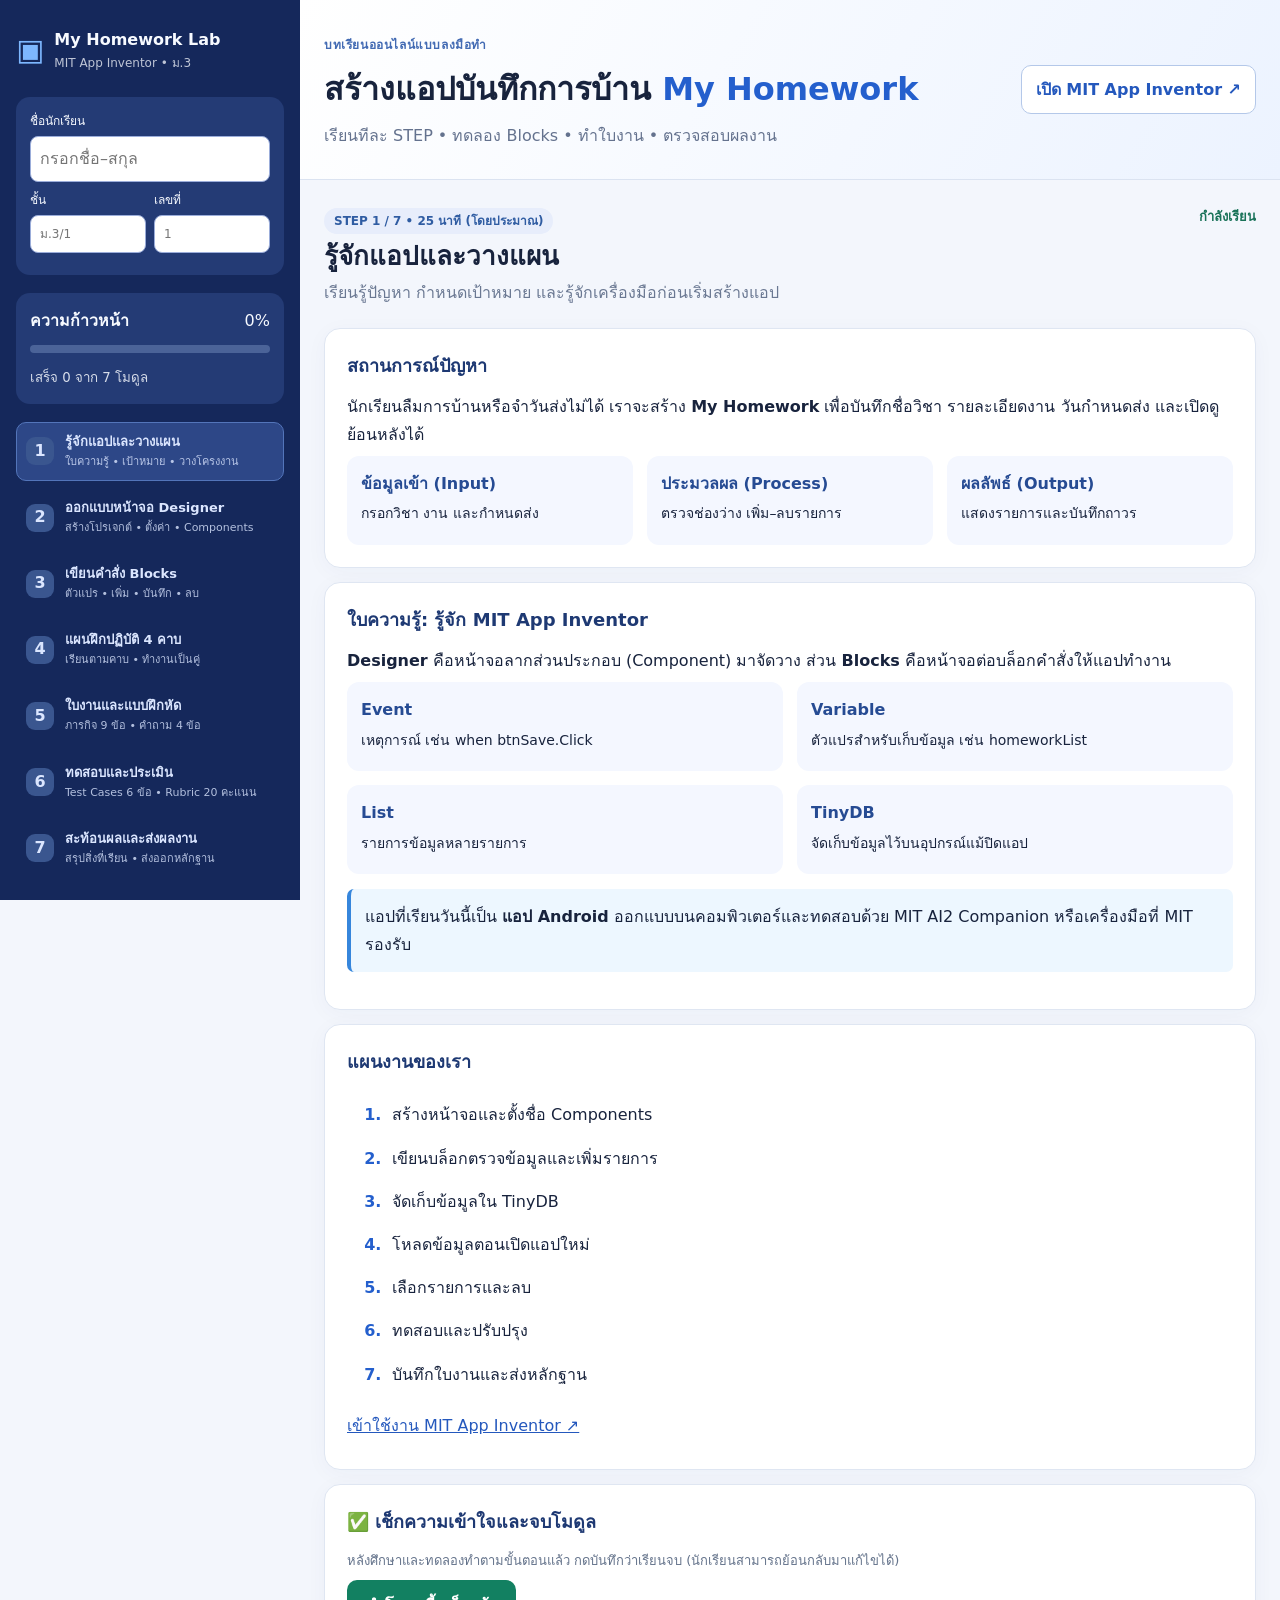
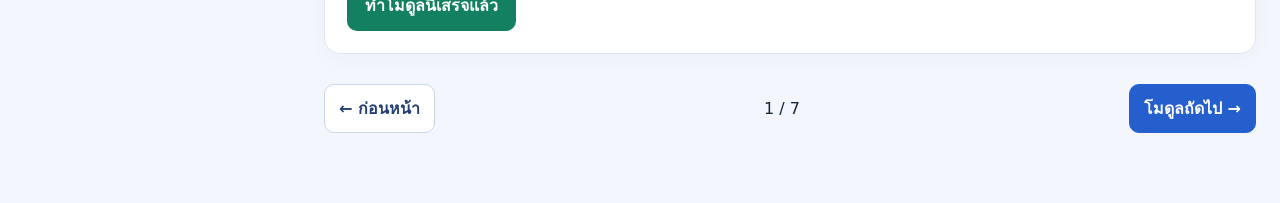
==== index.html @ 96a8b389 "Add files via upload" ====
<!doctype html>
<html lang="th"><head><meta charset="UTF-8"><meta name="viewport" content="width=device-width,initial-scale=1"><meta name="theme-color" content="#172a5e"><meta name="description" content="บทเรียนออนไลน์ MIT App Inventor สำหรับ ม.3 สร้างแอป My Homework แบบ Step-by-Step"><title>My Homework Lab | MIT App Inventor ม.3</title><link rel="stylesheet" href="style.css"></head>
<body><a class="skip" href="#main">ข้ามไปเนื้อหาบทเรียน</a><div class="app"><aside class="sidebar"><div class="brand"><span class="brand-icon">▣</span><div><strong>My Homework Lab</strong><small>MIT App Inventor • ม.3</small></div></div><div class="student-panel"><label for="studentName">ชื่อนักเรียน</label><input id="studentName" placeholder="กรอกชื่อ–สกุล"><div class="two"><label>ชั้น <input id="studentClass" placeholder="ม.3/1"></label><label>เลขที่ <input id="studentNumber" placeholder="1" inputmode="numeric"></label></div></div><div class="progress"><div class="progress-row"><strong>ความก้าวหน้า</strong><span id="progressPercent">0%</span></div><div class="progress-bar"><span id="progressFill"></span></div><small id="progressDetail">เสร็จ 0 จาก 7 โมดูล</small></div><nav id="nav" aria-label="โมดูลบทเรียน"></nav><div class="side-actions"><button id="exportBtn" class="soft">↓ ส่งออกผลการเรียน (.json)</button><button id="printBtn" class="soft">⎙ พิมพ์ใบงาน/ผลการเรียน</button><button id="resetBtn" class="text-btn">ล้างความก้าวหน้าบนอุปกรณ์</button></div></aside><main id="main"><header class="top"><div><span class="eyebrow">บทเรียนออนไลน์แบบลงมือทำ</span><h1>สร้างแอปบันทึกการบ้าน <span>My Homework</span></h1><p>เรียนทีละ STEP • ทดลอง Blocks • ทำใบงาน • ตรวจสอบผลงาน</p></div><a class="external" href="https://ai2.appinventor.mit.edu/" target="_blank" rel="noopener noreferrer">เปิด MIT App Inventor ↗</a></header><div class="mobile-nav"><label for="moduleSelect">เลือกโมดูล</label><select id="moduleSelect"></select></div><div class="content"><div id="moduleArea"></div><footer class="footer-nav"><button id="prevBtn" class="soft">← ก่อนหน้า</button><span id="stepLabel"></span><button id="nextBtn" class="primary">โมดูลถัดไป →</button></footer></div></main></div><script src="app.js" defer></script></body></html>
---- style.css ----
:root{font-family:system-ui,-apple-system,'Noto Sans Thai',Tahoma,sans-serif;color:#18233d;background:#f3f6fc;line-height:1.7}*{box-sizing:border-box}body{margin:0}button,input,select,textarea{font:inherit}button{cursor:pointer}button:focus-visible,input:focus-visible,textarea:focus-visible,select:focus-visible,a:focus-visible{outline:3px solid #ffb84e;outline-offset:2px}a{color:#2458bd}.skip{position:absolute;top:-100px;background:white;z-index:100;padding:8px}.skip:focus{top:5px}.app{display:grid;grid-template-columns:300px minmax(0,1fr);min-height:100vh}.sidebar{background:#15285b;color:#f7faff;padding:24px 16px;position:sticky;top:0;height:100vh;overflow:auto}.brand{display:flex;gap:10px;align-items:center;margin-bottom:22px}.brand-icon{font-size:30px;color:#7db7ff}.brand strong,.brand small{display:block}.brand small{opacity:.75;font-size:12px}.student-panel,.progress{background:#243b75;border-radius:14px;padding:14px;margin-bottom:18px}.student-panel label{font-size:12px;display:block}.student-panel input{width:100%;padding:8px 9px;margin:5px 0 8px;border:1px solid #9badda;border-radius:8px;color:#1f2b47;background:#fff}.two{display:grid;grid-template-columns:1fr 1fr;gap:8px}.progress-row{display:flex;justify-content:space-between;align-items:center}.progress-bar{height:8px;background:#4b6398;border-radius:8px;overflow:hidden;margin:10px 0}.progress-bar span{display:block;background:#7ee2bd;width:0;height:100%;transition:width .2s}.progress small{opacity:.85}.sidebar nav{display:grid;gap:7px}.nav-item{display:flex;align-items:center;gap:11px;text-align:left;background:transparent;color:#dbe6ff;border:1px solid transparent;border-radius:10px;padding:11px 9px;width:100%;line-height:1.3}.nav-item:hover,.nav-item.active{background:#2d4787;border-color:#5375ba}.nav-num{width:28px;height:28px;border-radius:9px;background:#3a568f;display:grid;place-items:center;flex-shrink:0;font-weight:700}.nav-item.complete .nav-num{background:#12765c;color:#fff}.nav-item b,.nav-item small{display:block}.nav-item b{font-size:13px}.nav-item small{opacity:.8;font-size:11px;margin-top:4px}.side-actions{display:grid;gap:7px;margin-top:24px}.soft,.primary{border:1px solid #cbd6eb;border-radius:10px;padding:10px 14px;font-weight:650;background:#fff;color:#243f71}.soft:hover{background:#eaf0ff}.primary{background:#245fcd;color:white;border-color:#245fcd}.primary:hover{background:#1647a5}.side-actions .soft{font-size:12px}.text-btn{color:#a9bce6;border:0;background:none;text-align:left;padding:10px;font-size:12px}main{min-width:0}.top{background:linear-gradient(120deg,#fff,#ecf3ff);padding:30px max(24px,calc((100% - 1040px)/2));display:flex;align-items:center;justify-content:space-between;gap:20px;border-bottom:1px solid #dbe3f1}.top h1{font-size:clamp(22px,3vw,32px);margin:5px 0}.top h1 span{color:#245fcd}.top p{margin:0;color:#64728e}.eyebrow{font-size:12px;color:#426ab3;letter-spacing:.05em;font-weight:800}.external{white-space:nowrap;border:1px solid #b4c8e9;padding:10px 14px;border-radius:10px;text-decoration:none;background:white;font-weight:650}.content{max-width:1040px;margin:auto;padding:26px 24px 70px}.mobile-nav{display:none}.module-head{display:flex;align-items:flex-start;justify-content:space-between;gap:10px;margin-bottom:22px}.module-head h2{font-size:26px;line-height:1.4;margin:4px 0}.module-head p{color:#6a7892;margin:0}.pill{display:inline-block;border-radius:50px;padding:3px 10px;background:#e7edfb;color:#2f5ca2;font-size:12px;font-weight:800}.card{background:#fff;border:1px solid #dfe6f2;box-shadow:0 4px 22px #14336509;border-radius:16px;padding:22px;margin:14px 0}.card h3{font-size:18px;margin:0 0 12px;color:#1e3973}.card h4{margin:15px 0 7px}.card p{margin:8px 0}.tip{background:#edf7ff;border-left:4px solid #3686dc;padding:14px;border-radius:7px;margin:15px 0}.warning{background:#fff6e8;border-left-color:#df9624}.grid2{display:grid;grid-template-columns:repeat(2,minmax(0,1fr));gap:14px}.grid3{display:grid;grid-template-columns:repeat(3,minmax(0,1fr));gap:14px}.mini-card{background:#f4f7ff;padding:14px;border-radius:12px}.mini-card strong{display:block;color:#264b93}.mini-card p{margin:5px 0;font-size:14px}.steps{counter-reset:s}.steps>li{padding:8px 0 8px 5px}.steps>li::marker{color:#245fcd;font-weight:800}.properties{width:100%;border-collapse:collapse;font-size:14px}.properties th{text-align:left;background:#ebf1fb}.properties td,.properties th{border:1px solid #dbe3f0;padding:9px;vertical-align:top}.properties td:first-child{font-weight:650}.scroll{overflow-x:auto}.block-code{white-space:pre-wrap;overflow-wrap:anywhere;background:#1c2949;color:#e6f0ff;border-radius:12px;padding:18px;font-size:13px;line-height:1.8;tab-size:2}.block-info{font-size:13px;color:#53647f}.check-row{display:flex;align-items:flex-start;gap:10px;padding:9px;border-bottom:1px solid #edf0f6}.check-row input{margin-top:6px;accent-color:#2464d6;width:17px;height:17px;flex-shrink:0}.field-label{font-weight:700;font-size:14px;display:block;margin:12px 0 6px}textarea,.answer-input{display:block;width:100%;background:#fff;border:1px solid #b8c8e3;border-radius:9px;padding:10px;min-height:92px;color:#20304d}.answer-input{min-height:0}.quiz-option{display:flex;gap:8px;margin:7px 0;border:1px solid #dbe4f5;border-radius:9px;padding:9px;cursor:pointer}.quiz-option:has(input:checked){border-color:#2d6ada;background:#edf4ff}.result{padding:12px;background:#edf6ef;color:#14603e;border-radius:9px;margin-top:12px}.result.fail{background:#fff0ef;color:#943831}.footer-nav{display:flex;align-items:center;justify-content:space-between;gap:15px;margin-top:30px}.finish{border:0;background:#128061;color:white;padding:12px 18px;border-radius:10px;font-weight:800}.finish:disabled{background:#859991;cursor:default}.preview{border:9px solid #1b315d;border-radius:28px;max-width:330px;margin:auto;background:#f9fbff;padding:20px;box-shadow:0 15px 35px #162a571f}.preview-header{background:#245fcd;color:white;border-radius:11px;padding:14px}.preview label{display:block;font-size:12px;margin-top:8px}.preview .fake-field{background:#fff;border:1px solid #bdcdeb;padding:8px;border-radius:7px;font-size:12px;color:#8794ab}.preview .fake-button{display:block;text-align:center;background:#296bd5;color:white;border-radius:8px;padding:9px;margin:12px 0}.preview .fake-task{background:#eaf0fd;padding:9px;border-radius:8px;font-size:12px;margin:7px 0}.small{font-size:13px;color:#64738b}.danger-note{color:#a63c2e}.status{font-size:13px;font-weight:700;color:#187258}.footer-tools{display:flex;gap:8px;flex-wrap:wrap;margin-top:12px}.module-quiz{padding:12px;border:1px solid #e0e8f6;border-radius:11px;margin:12px 0}.rubric-score{width:90px;padding:8px;border:1px solid #b8c8e3;border-radius:8px}.bold{font-weight:800}.hidden{display:none!important}@media(max-width:980px){.app{grid-template-columns:250px minmax(0,1fr)}.top{padding:22px}.top{flex-wrap:wrap}.content{padding:22px 18px}}@media(max-width:720px){.app{display:block}.sidebar{height:auto;position:static;padding:12px 16px}.brand{margin:0}.sidebar .student-panel,.sidebar .progress,.sidebar nav,.sidebar .side-actions{display:none}.top{padding:20px 16px}.content{padding:15px 12px 60px}.mobile-nav{display:block;padding:12px 16px;background:white;border-bottom:1px solid #e0e7f2}.mobile-nav select{width:100%;padding:9px;border:1px solid #b9c9e7;border-radius:8px}.grid2,.grid3{grid-template-columns:1fr}.card{padding:16px}.module-head{display:block}.module-head h2{font-size:22px}.external{white-space:normal}.footer-nav{gap:7px}.footer-nav button{padding:8px;font-size:12px}.top p{font-size:14px}}@media print{.sidebar,.mobile-nav,.top,.footer-nav,.footer-tools,.finish,.external{display:none!important}.app{display:block}.content{max-width:none;padding:0}.card{break-inside:avoid;box-shadow:none}.module-head h2{color:black}body{background:white}}
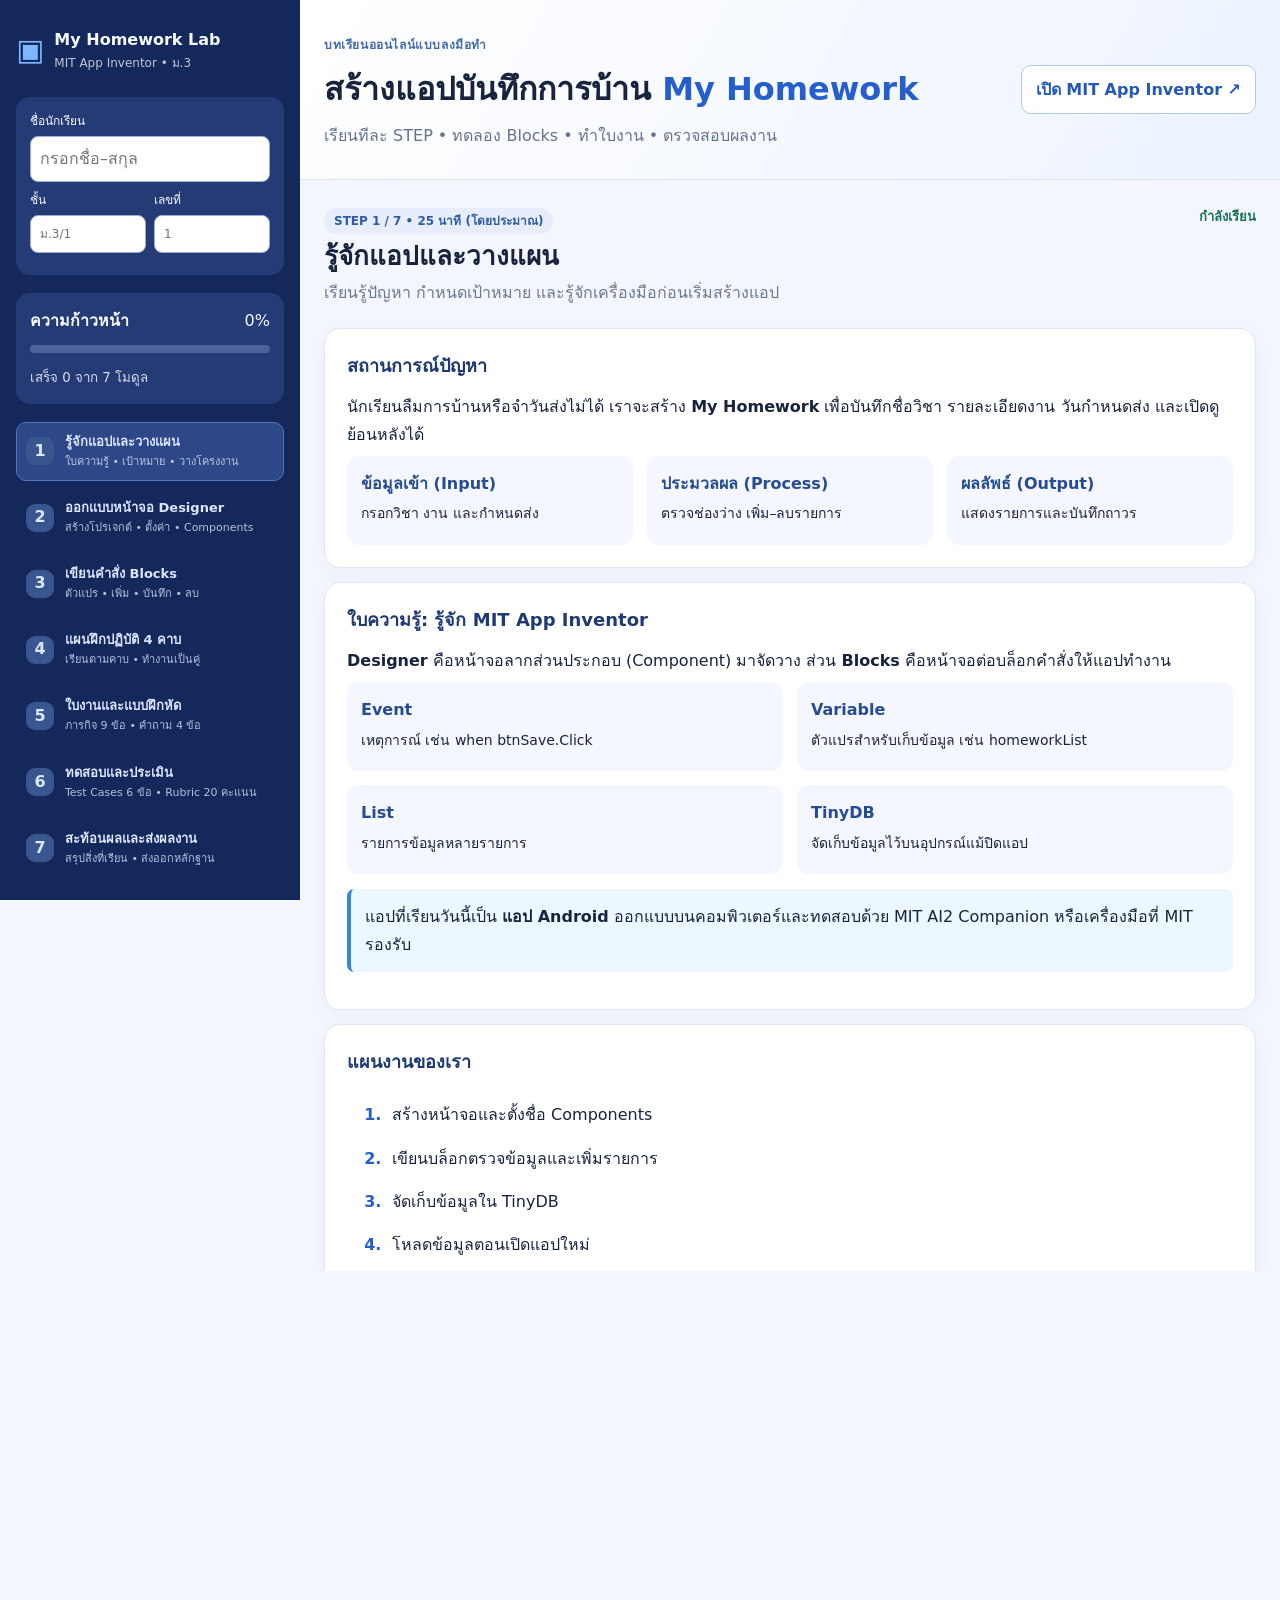
==== commit 8a70fea1: "Replace Blocks pseudocode with connected SVGs and beginner Thai guides" ====
--- a/index.html
+++ b/index.html
@@ -1,3 +1,3 @@
 <!doctype html>
 <html lang="th"><head><meta charset="UTF-8"><meta name="viewport" content="width=device-width,initial-scale=1"><meta name="theme-color" content="#172a5e"><meta name="description" content="บทเรียนออนไลน์ MIT App Inventor สำหรับ ม.3 สร้างแอป My Homework แบบ Step-by-Step"><title>My Homework Lab | MIT App Inventor ม.3</title><link rel="stylesheet" href="style.css"></head>
-<body><a class="skip" href="#main">ข้ามไปเนื้อหาบทเรียน</a><div class="app"><aside class="sidebar"><div class="brand"><span class="brand-icon">▣</span><div><strong>My Homework Lab</strong><small>MIT App Inventor • ม.3</small></div></div><div class="student-panel"><label for="studentName">ชื่อนักเรียน</label><input id="studentName" placeholder="กรอกชื่อ–สกุล"><div class="two"><label>ชั้น <input id="studentClass" placeholder="ม.3/1"></label><label>เลขที่ <input id="studentNumber" placeholder="1" inputmode="numeric"></label></div></div><div class="progress"><div class="progress-row"><strong>ความก้าวหน้า</strong><span id="progressPercent">0%</span></div><div class="progress-bar"><span id="progressFill"></span></div><small id="progressDetail">เสร็จ 0 จาก 7 โมดูล</small></div><nav id="nav" aria-label="โมดูลบทเรียน"></nav><div class="side-actions"><button id="exportBtn" class="soft">↓ ส่งออกผลการเรียน (.json)</button><button id="printBtn" class="soft">⎙ พิมพ์ใบงาน/ผลการเรียน</button><button id="resetBtn" class="text-btn">ล้างความก้าวหน้าบนอุปกรณ์</button></div></aside><main id="main"><header class="top"><div><span class="eyebrow">บทเรียนออนไลน์แบบลงมือทำ</span><h1>สร้างแอปบันทึกการบ้าน <span>My Homework</span></h1><p>เรียนทีละ STEP • ทดลอง Blocks • ทำใบงาน • ตรวจสอบผลงาน</p></div><a class="external" href="https://ai2.appinventor.mit.edu/" target="_blank" rel="noopener noreferrer">เปิด MIT App Inventor ↗</a></header><div class="mobile-nav"><label for="moduleSelect">เลือกโมดูล</label><select id="moduleSelect"></select></div><div class="content"><div id="moduleArea"></div><footer class="footer-nav"><button id="prevBtn" class="soft">← ก่อนหน้า</button><span id="stepLabel"></span><button id="nextBtn" class="primary">โมดูลถัดไป →</button></footer></div></main></div><script src="app.js" defer></script></body></html>
+<body><a class="skip" href="#main">ข้ามไปเนื้อหาบทเรียน</a><div class="app"><aside class="sidebar"><div class="brand"><span class="brand-icon">▣</span><div><strong>My Homework Lab</strong><small>MIT App Inventor • ม.3</small></div></div><div class="student-panel"><label for="studentName">ชื่อนักเรียน</label><input id="studentName" placeholder="กรอกชื่อ–สกุล"><div class="two"><label>ชั้น <input id="studentClass" placeholder="ม.3/1"></label><label>เลขที่ <input id="studentNumber" placeholder="1" inputmode="numeric"></label></div></div><div class="progress"><div class="progress-row"><strong>ความก้าวหน้า</strong><span id="progressPercent">0%</span></div><div class="progress-bar"><span id="progressFill"></span></div><small id="progressDetail">เสร็จ 0 จาก 7 โมดูล</small></div><nav id="nav" aria-label="โมดูลบทเรียน"></nav><div class="side-actions"><button id="exportBtn" class="soft">↓ ส่งออกผลการเรียน (.json)</button><button id="printBtn" class="soft">⎙ พิมพ์ใบงาน/ผลการเรียน</button><button id="resetBtn" class="text-btn">ล้างความก้าวหน้าบนอุปกรณ์</button></div></aside><main id="main"><header class="top"><div><span class="eyebrow">บทเรียนออนไลน์แบบลงมือทำ</span><h1>สร้างแอปบันทึกการบ้าน <span>My Homework</span></h1><p>เรียนทีละ STEP • ทดลอง Blocks • ทำใบงาน • ตรวจสอบผลงาน</p></div><a class="external" href="https://ai2.appinventor.mit.edu/" target="_blank" rel="noopener noreferrer">เปิด MIT App Inventor ↗</a></header><div class="mobile-nav"><label for="moduleSelect">เลือกโมดูล</label><select id="moduleSelect"></select></div><div class="content"><div id="moduleArea"></div><footer class="footer-nav"><button id="prevBtn" class="soft">← ก่อนหน้า</button><span id="stepLabel"></span><button id="nextBtn" class="primary">โมดูลถัดไป →</button></footer></div></main></div><script src="block-guides.js" defer></script><script src="app.js" defer></script></body></html>
--- a/style.css
+++ b/style.css
@@ -1 +1,3 @@
 :root{font-family:system-ui,-apple-system,'Noto Sans Thai',Tahoma,sans-serif;color:#18233d;background:#f3f6fc;line-height:1.7}*{box-sizing:border-box}body{margin:0}button,input,select,textarea{font:inherit}button{cursor:pointer}button:focus-visible,input:focus-visible,textarea:focus-visible,select:focus-visible,a:focus-visible{outline:3px solid #ffb84e;outline-offset:2px}a{color:#2458bd}.skip{position:absolute;top:-100px;background:white;z-index:100;padding:8px}.skip:focus{top:5px}.app{display:grid;grid-template-columns:300px minmax(0,1fr);min-height:100vh}.sidebar{background:#15285b;color:#f7faff;padding:24px 16px;position:sticky;top:0;height:100vh;overflow:auto}.brand{display:flex;gap:10px;align-items:center;margin-bottom:22px}.brand-icon{font-size:30px;color:#7db7ff}.brand strong,.brand small{display:block}.brand small{opacity:.75;font-size:12px}.student-panel,.progress{background:#243b75;border-radius:14px;padding:14px;margin-bottom:18px}.student-panel label{font-size:12px;display:block}.student-panel input{width:100%;padding:8px 9px;margin:5px 0 8px;border:1px solid #9badda;border-radius:8px;color:#1f2b47;background:#fff}.two{display:grid;grid-template-columns:1fr 1fr;gap:8px}.progress-row{display:flex;justify-content:space-between;align-items:center}.progress-bar{height:8px;background:#4b6398;border-radius:8px;overflow:hidden;margin:10px 0}.progress-bar span{display:block;background:#7ee2bd;width:0;height:100%;transition:width .2s}.progress small{opacity:.85}.sidebar nav{display:grid;gap:7px}.nav-item{display:flex;align-items:center;gap:11px;text-align:left;background:transparent;color:#dbe6ff;border:1px solid transparent;border-radius:10px;padding:11px 9px;width:100%;line-height:1.3}.nav-item:hover,.nav-item.active{background:#2d4787;border-color:#5375ba}.nav-num{width:28px;height:28px;border-radius:9px;background:#3a568f;display:grid;place-items:center;flex-shrink:0;font-weight:700}.nav-item.complete .nav-num{background:#12765c;color:#fff}.nav-item b,.nav-item small{display:block}.nav-item b{font-size:13px}.nav-item small{opacity:.8;font-size:11px;margin-top:4px}.side-actions{display:grid;gap:7px;margin-top:24px}.soft,.primary{border:1px solid #cbd6eb;border-radius:10px;padding:10px 14px;font-weight:650;background:#fff;color:#243f71}.soft:hover{background:#eaf0ff}.primary{background:#245fcd;color:white;border-color:#245fcd}.primary:hover{background:#1647a5}.side-actions .soft{font-size:12px}.text-btn{color:#a9bce6;border:0;background:none;text-align:left;padding:10px;font-size:12px}main{min-width:0}.top{background:linear-gradient(120deg,#fff,#ecf3ff);padding:30px max(24px,calc((100% - 1040px)/2));display:flex;align-items:center;justify-content:space-between;gap:20px;border-bottom:1px solid #dbe3f1}.top h1{font-size:clamp(22px,3vw,32px);margin:5px 0}.top h1 span{color:#245fcd}.top p{margin:0;color:#64728e}.eyebrow{font-size:12px;color:#426ab3;letter-spacing:.05em;font-weight:800}.external{white-space:nowrap;border:1px solid #b4c8e9;padding:10px 14px;border-radius:10px;text-decoration:none;background:white;font-weight:650}.content{max-width:1040px;margin:auto;padding:26px 24px 70px}.mobile-nav{display:none}.module-head{display:flex;align-items:flex-start;justify-content:space-between;gap:10px;margin-bottom:22px}.module-head h2{font-size:26px;line-height:1.4;margin:4px 0}.module-head p{color:#6a7892;margin:0}.pill{display:inline-block;border-radius:50px;padding:3px 10px;background:#e7edfb;color:#2f5ca2;font-size:12px;font-weight:800}.card{background:#fff;border:1px solid #dfe6f2;box-shadow:0 4px 22px #14336509;border-radius:16px;padding:22px;margin:14px 0}.card h3{font-size:18px;margin:0 0 12px;color:#1e3973}.card h4{margin:15px 0 7px}.card p{margin:8px 0}.tip{background:#edf7ff;border-left:4px solid #3686dc;padding:14px;border-radius:7px;margin:15px 0}.warning{background:#fff6e8;border-left-color:#df9624}.grid2{display:grid;grid-template-columns:repeat(2,minmax(0,1fr));gap:14px}.grid3{display:grid;grid-template-columns:repeat(3,minmax(0,1fr));gap:14px}.mini-card{background:#f4f7ff;padding:14px;border-radius:12px}.mini-card strong{display:block;color:#264b93}.mini-card p{margin:5px 0;font-size:14px}.steps{counter-reset:s}.steps>li{padding:8px 0 8px 5px}.steps>li::marker{color:#245fcd;font-weight:800}.properties{width:100%;border-collapse:collapse;font-size:14px}.properties th{text-align:left;background:#ebf1fb}.properties td,.properties th{border:1px solid #dbe3f0;padding:9px;vertical-align:top}.properties td:first-child{font-weight:650}.scroll{overflow-x:auto}.block-code{white-space:pre-wrap;overflow-wrap:anywhere;background:#1c2949;color:#e6f0ff;border-radius:12px;padding:18px;font-size:13px;line-height:1.8;tab-size:2}.block-info{font-size:13px;color:#53647f}.check-row{display:flex;align-items:flex-start;gap:10px;padding:9px;border-bottom:1px solid #edf0f6}.check-row input{margin-top:6px;accent-color:#2464d6;width:17px;height:17px;flex-shrink:0}.field-label{font-weight:700;font-size:14px;display:block;margin:12px 0 6px}textarea,.answer-input{display:block;width:100%;background:#fff;border:1px solid #b8c8e3;border-radius:9px;padding:10px;min-height:92px;color:#20304d}.answer-input{min-height:0}.quiz-option{display:flex;gap:8px;margin:7px 0;border:1px solid #dbe4f5;border-radius:9px;padding:9px;cursor:pointer}.quiz-option:has(input:checked){border-color:#2d6ada;background:#edf4ff}.result{padding:12px;background:#edf6ef;color:#14603e;border-radius:9px;margin-top:12px}.result.fail{background:#fff0ef;color:#943831}.footer-nav{display:flex;align-items:center;justify-content:space-between;gap:15px;margin-top:30px}.finish{border:0;background:#128061;color:white;padding:12px 18px;border-radius:10px;font-weight:800}.finish:disabled{background:#859991;cursor:default}.preview{border:9px solid #1b315d;border-radius:28px;max-width:330px;margin:auto;background:#f9fbff;padding:20px;box-shadow:0 15px 35px #162a571f}.preview-header{background:#245fcd;color:white;border-radius:11px;padding:14px}.preview label{display:block;font-size:12px;margin-top:8px}.preview .fake-field{background:#fff;border:1px solid #bdcdeb;padding:8px;border-radius:7px;font-size:12px;color:#8794ab}.preview .fake-button{display:block;text-align:center;background:#296bd5;color:white;border-radius:8px;padding:9px;margin:12px 0}.preview .fake-task{background:#eaf0fd;padding:9px;border-radius:8px;font-size:12px;margin:7px 0}.small{font-size:13px;color:#64738b}.danger-note{color:#a63c2e}.status{font-size:13px;font-weight:700;color:#187258}.footer-tools{display:flex;gap:8px;flex-wrap:wrap;margin-top:12px}.module-quiz{padding:12px;border:1px solid #e0e8f6;border-radius:11px;margin:12px 0}.rubric-score{width:90px;padding:8px;border:1px solid #b8c8e3;border-radius:8px}.bold{font-weight:800}.hidden{display:none!important}@media(max-width:980px){.app{grid-template-columns:250px minmax(0,1fr)}.top{padding:22px}.top{flex-wrap:wrap}.content{padding:22px 18px}}@media(max-width:720px){.app{display:block}.sidebar{height:auto;position:static;padding:12px 16px}.brand{margin:0}.sidebar .student-panel,.sidebar .progress,.sidebar nav,.sidebar .side-actions{display:none}.top{padding:20px 16px}.content{padding:15px 12px 60px}.mobile-nav{display:block;padding:12px 16px;background:white;border-bottom:1px solid #e0e7f2}.mobile-nav select{width:100%;padding:9px;border:1px solid #b9c9e7;border-radius:8px}.grid2,.grid3{grid-template-columns:1fr}.card{padding:16px}.module-head{display:block}.module-head h2{font-size:22px}.external{white-space:normal}.footer-nav{gap:7px}.footer-nav button{padding:8px;font-size:12px}.top p{font-size:14px}}@media print{.sidebar,.mobile-nav,.top,.footer-nav,.footer-tools,.finish,.external{display:none!important}.app{display:block}.content{max-width:none;padding:0}.card{break-inside:avoid;box-shadow:none}.module-head h2{color:black}body{background:white}}
+
+.blocks-figure{margin:16px 0}.blocks-scroll{overflow:auto;border:1px solid #dbe3f0;border-radius:10px;background:#f5f7fa;padding:12px}.blocks-image{display:block;max-width:none;height:auto}.blocks-figure figcaption{font-size:13px;color:#53647f;margin-top:8px}@media print{.blocks-image{max-width:100%;height:auto}.blocks-scroll{overflow:visible;padding:0}.blocks-figure{break-inside:avoid}}
